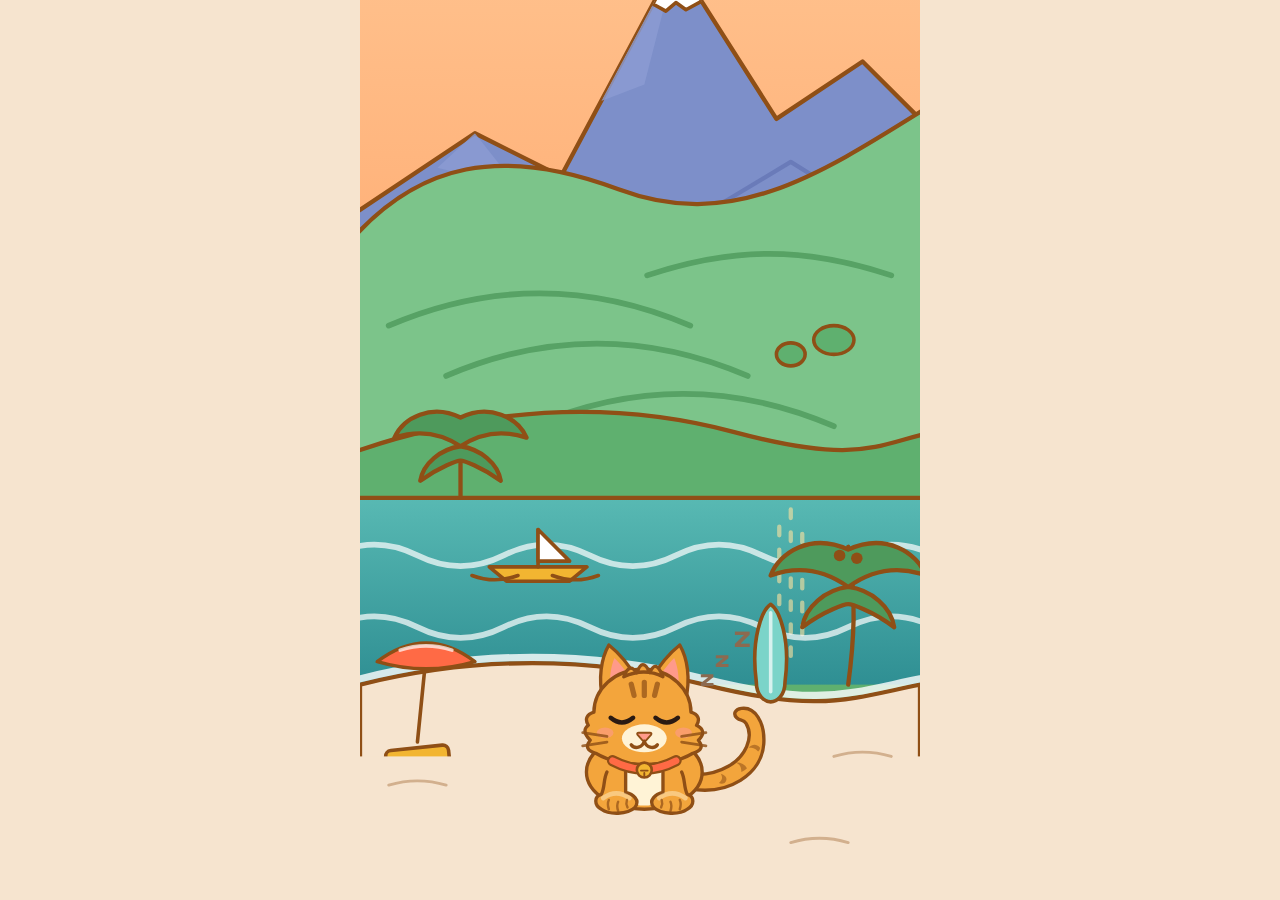
==== index.html @ d0040d99 "Restore drafts, edit plans and make navigation resilient" ====
<!doctype html>
<html lang="ru">
<head>
  <meta charset="utf-8">
  <meta name="viewport" content="width=device-width, initial-scale=1, viewport-fit=cover">
  <meta name="color-scheme" content="light dark">
  <meta name="theme-color" content="#f6e4cf" media="(prefers-color-scheme: light)">
  <meta name="theme-color" content="#231510" media="(prefers-color-scheme: dark)">
  <title>Идеальная суббота</title>
  <meta name="description" content="Собери субботу в Чангу: выбери окно времени и карточки, кот скажет, что влезает.">
  <meta property="og:type" content="website">
  <meta property="og:locale" content="ru_RU">
  <meta property="og:title" content="У нас есть суббота ♥">
  <meta property="og:description" content="Выбирай, как её провести. Кот поможет собрать план.">
  <meta property="og:url" content="https://batazor.github.io/catcat/">
  <meta property="og:image" content="https://batazor.github.io/catcat/src/images/saturday-preview.png">
  <meta property="og:image:width" content="1200">
  <meta property="og:image:height" content="630">
  <meta property="og:image:alt" content="Собери свою идеальную субботу. Рыжий кот в солнечных очках.">
  <meta name="twitter:card" content="summary_large_image">
  <meta name="twitter:title" content="У нас есть суббота ♥">
  <meta name="twitter:description" content="Выбирай, как её провести. Кот поможет собрать план.">
  <meta name="twitter:image" content="https://batazor.github.io/catcat/src/images/saturday-preview.png">
  <link rel="icon" href="src/svg/cat.svg" type="image/svg+xml">
  <link rel="preconnect" href="https://fonts.googleapis.com">
  <link rel="preconnect" href="https://fonts.gstatic.com" crossorigin>
  <link rel="stylesheet" href="https://fonts.googleapis.com/css2?family=Caveat:wght@500;700&family=Unbounded:wght@500;700&family=Manrope:wght@400;500;700&display=swap">
  <link rel="stylesheet" href="src/styles/tokens.css">
  <link rel="stylesheet" href="src/styles/base.css?v=11">
  <link rel="stylesheet" href="src/styles/cards.css?v=16">
  <link rel="stylesheet" href="src/styles/slider.css?v=5">
  <link rel="stylesheet" href="src/styles/buttons.css?v=3">
  <link rel="stylesheet" href="src/styles/summary.css?v=5">
  <link rel="stylesheet" href="src/styles/mood.css?v=3">
  <link rel="stylesheet" href="src/styles/cat.css?v=11">
  <link rel="stylesheet" href="src/styles/paw.css">
  <link rel="stylesheet" href="src/styles/intro.css?v=6">
</head>
<body>
<div class="backdrop" aria-hidden="true"></div>
<div class="intro" id="intro" aria-hidden="true">
  <div class="intro-title">Чангу, суббота<small>выбирай, как её провести</small></div>
</div>
<div class="paw" id="paw" aria-hidden="true"></div>
<main>
  <!-- Step: time window (static; the rest are generated from STEPS) -->
  <section class="step" id="step-time" aria-labelledby="h-time">
    <div class="step-heading">
      <h1 id="h-time">Когда ты свободна?</h1>
      <div class="cat" data-mood="asleep" data-cat></div>
    </div>
    <fieldset aria-labelledby="h-time">
      <div class="range">
        <p class="readout">
          <output id="r-from" for="from">14:00</output><span class="arrow" aria-hidden="true">→</span><output id="r-to" for="to">18:00</output>
          <output class="dur" id="r-dur" for="from to">4 ч</output>
        </p>
        <div class="slider" id="slider">
          <div class="track" aria-hidden="true"><div class="fill" id="r-fill"></div></div>
          <input type="range" id="from" name="from" min="8" max="23" step="0.5" value="14" aria-label="Начало">
          <input type="range" id="to" name="to" min="8" max="23" step="0.5" value="18" aria-label="Конец">
        </div>
        <ol class="ticks" aria-hidden="true"><li style="--p:0">8:00</li><li style="--p:.2667">12:00</li><li style="--p:.5333">16:00</li><li style="--p:.8">20:00</li><li style="--p:1">23:00</li></ol>
      </div>
    </fieldset>
    <p class="hint" id="r-hint" role="status" hidden></p>
    <nav class="nav"><button type="button" class="btn" id="time-next">Дальше</button></nav>
  </section>

  <div id="steps"></div>

  <section class="step" id="step-summary" aria-labelledby="h-summary" hidden>
    <div class="step-heading">
      <h1 id="h-summary">Лучшая суббота</h1>
      <div class="cat" data-cat></div>
    </div>
    <ol class="plan" id="plan"></ol>
    <p class="note">Отправь план. Брони и точки на карте дальше за мной.</p>
    <label class="mood-consent" for="mood-accept">
      <input type="checkbox" id="mood-accept">
      <span>Согласна с <a href="src/mood-offer.html" id="mood-offer-link" aria-haspopup="dialog">офертой на хорошее настроение</a></span>
    </label>
    <p class="mood-status" id="mood-status" role="status"></p>
    <p class="toast" id="toast" role="status"></p>
    <nav class="nav"><button type="button" class="btn ghost" id="restart">Передумала</button><button type="button" class="btn accent" id="submit-plan" disabled>Отправить план</button></nav>
  </section>
</main>

<dialog class="mood-dialog" id="mood-offer-dialog" aria-labelledby="mood-offer-title">
  <div id="mood-offer-content"></div>
  <div class="mood-dialog-actions">
    <button type="button" class="btn ghost" id="mood-offer-close">Закрыть</button>
    <button type="button" class="btn" id="mood-offer-agree">Согласна</button>
  </div>
</dialog>

<template id="tpl-step">
  <section class="step" hidden>
    <div class="step-heading">
      <h1></h1>
      <div class="cat" data-cat></div>
    </div>
    <p class="step-empty" hidden>В этот день можно успеть много всего, но наше время сегодня не способно вместить всё. Так что оставим на другой раз.</p>
    <fieldset>
      <div class="pair"></div>
    </fieldset>

    <nav class="nav"><button type="button" class="btn ghost" data-back>Назад</button><button type="button" class="btn" data-next disabled>Дальше</button></nav>
  </section>
</template>

<template id="tpl-card">
  <label class="card">
    <input type="radio">
    <span class="face">
      <span class="stamp yes" aria-hidden="true">ДА</span><span class="stamp no" aria-hidden="true">НЕТ</span>
      <span class="art"><svg viewBox="0 0 64 64" aria-hidden="true"></svg></span>
      <span class="copy"><span class="title"></span><span class="scratch"><span class="desc"></span><canvas class="foil" aria-hidden="true"></canvas></span><span class="nofit-msg"></span></span>
    </span>
  </label>
</template>

<script type="module" src="src/js/main.js?v=47"></script>
</body>
</html>
---- src/styles/tokens.css ----
/* Layout: one phone-first column; each step is a fieldset of card-radios fanned like a hand; cat above the cards reacts to the pick. */
:root {
  --bg: #f6e4cf;            /* warm sand */
  --surface: #fff3e3;
  --surface-2: #f3d7b8;
  --fg: #3d2415;            /* warm brown ink */
  --muted: #8c6a50;
  --line: #e6c6a3;
  --accent: #ff6a45;
  --accent-ink: #fff8ef;
  --mango: #f2b531;
  --glow-a: #ffb27a;
  --glow-b: #f7c9a6;
  --card-hi: #fff4e4;
  --card-lo: #f5d6b3;
  --cat: #f3a53c; --cat-dark: #8f4f16; --cat-pink: #ff9a8a; --cat-eye: #2a1a12; --cat-belly: #fff3d6;
  --display: "Unbounded", "Arial Black", sans-serif;
  --body: "Manrope", "Helvetica Neue", Arial, sans-serif;
  --r-card: 30px 22px 30px 22px;
  --soft: cubic-bezier(.34, 1.25, .64, 1);     /* gentle overshoot */
  --ease: cubic-bezier(.25, .8, .3, 1);        /* smooth settle */
}
@media (prefers-color-scheme: dark) {
  :root:not([data-theme="light"]) {
    --bg: #231510; --surface: #332118; --surface-2: #432c20; --fg: #f8e9d8;
    --muted: #c2a089; --line: #54392a; --accent: #ff7a57; --accent-ink: #2a140a; --mango: #f6c04a;
    --glow-a: #6b2f1c; --glow-b: #4a2a1a; --card-hi: #3f2a1e; --card-lo: #2a1911; --cat-belly: #f6e3c0;
    color-scheme: dark;
  }
}
:root[data-theme="dark"] {
  --bg: #231510; --surface: #332118; --surface-2: #432c20; --fg: #f8e9d8;
  --muted: #c2a089; --line: #54392a; --accent: #ff7a57; --accent-ink: #2a140a; --mango: #f6c04a;
  --glow-a: #6b2f1c; --glow-b: #4a2a1a; --card-hi: #3f2a1e; --card-lo: #2a1911; --cat-belly: #f6e3c0;
  color-scheme: dark;
}
---- src/styles/base.css ----
* { box-sizing: border-box; }
[hidden] { display: none !important; }
:root { padding-top: env(safe-area-inset-top, 0px); padding-bottom: env(safe-area-inset-bottom, 0px); }
html, body { height: 100%; }
body {
  margin: 0;
  background: var(--bg);
  color: var(--fg);
  -webkit-text-size-adjust: 100%;
  -webkit-tap-highlight-color: transparent;
  font-family: var(--body); font-size: 16px; line-height: 1.45;
  padding-left: max(16px, env(safe-area-inset-left, 0px));
  padding-right: max(16px, env(safe-area-inset-right, 0px));
  padding-block: 0 32px;
}
body::before { content: ""; position: fixed; inset: 0 0 auto; height: env(safe-area-inset-top, 0px); z-index: 10; background: var(--bg); }
/* fixed backdrop instead of background-attachment (iOS Safari ignores it) */
.backdrop { position: fixed; inset: -24px; z-index: 0; pointer-events: none; will-change: transform;
  background:
    radial-gradient(60vw 45vh at 110% -5%, var(--glow-a) 0%, transparent 70%),
    radial-gradient(70vw 50vh at -20% 100%, var(--glow-b) 0%, transparent 70%),
    radial-gradient(40vw 30vh at 80% 60%, var(--glow-b) 0%, transparent 70%); }
button, label, .cat { touch-action: manipulation; -webkit-touch-callout: none; }
.card, .cat, .btn, .readout { -webkit-user-select: none; user-select: none; }

main { position: relative; z-index: 1; max-width: 480px; margin: 0 auto; min-height: 100%; display: flex; flex-direction: column; }

.eyebrow { font-size: 12px; letter-spacing: .12em; text-transform: uppercase; color: var(--muted); font-weight: 700; margin: 0; }

.step { display: flex; flex-direction: column; gap: 18px; padding-block: 48px 0; flex: 1; animation: stepIn .55s var(--ease) both; }
@keyframes stepIn { from { opacity: 0; transform: translateY(14px); } to { opacity: 1; transform: none; } }
h1 {
  width: fit-content; max-width: 100%;
  font-family: var(--display); font-weight: 700; font-size: clamp(26px, 7vw, 34px); line-height: 1.1; margin: 0; text-wrap: balance; letter-spacing: -.01em;
  background: linear-gradient(100deg, var(--fg) 40%, var(--accent)); -webkit-background-clip: text; background-clip: text; color: transparent;
}
.lead { color: var(--muted); margin: 0; max-width: 34ch; }
.step-empty { margin: 0; max-width: 34ch; color: var(--cat-dark); font-family: 'Caveat', cursive; font-size: clamp(25px, 6vw, 29px); font-weight: 500; line-height: 1.4; }

/* Step titles sit beside the cat, aligned along the bottom edge. */
.step-heading {
  --heading-cat: clamp(128px, 40vw, 190px);
  position: relative; display: grid;
  grid-template-columns: minmax(0, 1fr) var(--heading-cat);
  align-items: end; gap: 12px; margin-bottom: 20px;
}
.step-heading h1 { min-width: 0; }
.step-heading:has(.offer) { padding-bottom: 172px; }

@media (max-width: 360px) {
  .step-heading { --heading-cat: 112px; }
  .step-heading h1 { font-size: 24px; }
}
---- src/styles/cards.css ----
/* ---------- cards (radio inputs) ---------- */
fieldset { border: 0; margin: 0; padding: 0; min-width: 0; }
legend { padding: 0; margin-bottom: 12px; }
/* the hand: cards fanned like a poker hand; --x/--y/--rot set per card by script, --dx/--dy/--drot while dragging */
.pair { position: relative; height: 290px; margin: 4px 0 6px; perspective: 900px; }
.card {
  --dx: 0px; --dy: 0px; --drot: 0deg; --tf: translate(calc(-50% + var(--x, 0px) + var(--dx)), calc(var(--y, 0px) + var(--dy))) rotate(calc(var(--rot, 0deg) + var(--drot)));
  position: absolute; left: 50%; top: 0; width: 206px; max-width: 60%; display: block; z-index: var(--z, 1);
  transform: var(--tf); transform-origin: 50% 110%;
  transition: transform .6s var(--soft), opacity .4s var(--ease), filter .4s var(--ease);
  animation: dealIn .9s var(--ease) both; animation-delay: calc(.1s + var(--i, 0) * .16s);
  cursor: grab;
}
.card { touch-action: pan-y; }
.card.dragging { transition: none; cursor: grabbing; z-index: 20; }
.card.chosen { --x: 0px; --y: -6px; --rot: 0deg; z-index: 10; }
.pair.picked .card:not(.chosen) { opacity: .55; filter: saturate(.55); }
.card.rejected { --y: 14px; opacity: .55; filter: saturate(.4); }
@keyframes dealIn { from { opacity: 0; transform: translate(-50%, 54px) rotate(0deg) scale(.94); } to { opacity: 1; transform: var(--tf); } }
/* swipe stamps */
.card .face .stamp { position: absolute; top: 56px; font-family: var(--display); font-weight: 700; font-size: 22px; letter-spacing: .08em; padding: 4px 10px; border: 3px solid var(--cat-dark); border-radius: 10px; opacity: 0; pointer-events: none; z-index: 3; color: var(--cat-dark); box-shadow: 0 3px 0 var(--cat-dark); }
.card .stamp.yes { left: 16px; background: #7bd49f; transform: rotate(-14deg); opacity: var(--yes, 0); }
.card .stamp.no { right: 16px; background: var(--accent); transform: rotate(14deg); opacity: var(--no, 0); }
.card input { position: absolute; inset: 0; opacity: 0; width: 100%; height: 100%; margin: 0; cursor: inherit; }
.card .face {
  height: 256px; border-radius: 20px; padding: 14px 14px 12px;
  display: flex; flex-direction: column; justify-content: space-between; gap: 10px;
  border: 2.5px solid var(--cat-dark);
  box-shadow: inset 0 0 0 5px var(--surface), inset 0 0 0 6.5px var(--cat-dark), 0 6px 0 var(--cat-dark);
  color: var(--fg);
  --map: url("data:image/svg+xml;utf8,<svg xmlns='http://www.w3.org/2000/svg' width='220' height='260' viewBox='0 0 220 260' fill='none' stroke='%23000' stroke-opacity='.11' stroke-width='3' stroke-linecap='round'><path d='M-10 60c40-20 70 30 110 10s60-40 130-20'/><path d='M-10 150c50-30 90 20 140 0s50-40 100-30'/><path d='M40-10c-10 60 30 90 20 150s-30 80-10 130'/><path d='M150-10c20 60-20 110 0 170s30 70 10 110'/><path d='M-10 220c60-10 90 30 160 10'/><circle cx='88' cy='70' r='4' fill='%23000' fill-opacity='.14' stroke='none'/><circle cx='150' cy='170' r='4' fill='%23000' fill-opacity='.14' stroke='none'/></svg>");
  background: var(--map) center / 220px 260px, radial-gradient(140% 120% at 10% 0%, var(--c1, var(--card-hi)) 0%, var(--c2, var(--card-lo)) 100%);
  position: relative; overflow: hidden;
  transition: background .4s var(--ease), box-shadow .45s var(--ease);
}
/* The shuffle changes depth only after the card has cleared the hand. */
.card .face { transform-origin: 50% 85%; }
.pair.picked .card.previewing { opacity: 1; filter: none; }
@media (prefers-reduced-motion: reduce) {
  .card.previewing, .card:has(input:focus-visible) { z-index: 20; }
  .card.previewing .face { translate: 0 -10px; }
}
@media (prefers-reduced-motion: reduce) and (hover: hover) and (pointer: fine) {
  .card:hover { z-index: 20; }
  .pair.picked .card:hover { opacity: 1; filter: none; }
}
.card .art { margin: 14px auto 0; }
/* soft light under the finger */
.card .face::before {
  content: ""; position: absolute; inset: 0; border-radius: inherit; pointer-events: none;
  background: radial-gradient(150px circle at var(--px, 50%) var(--py, 50%), rgba(255,255,255,.55), rgba(255,255,255,0) 65%);
  opacity: 0; transition: opacity .5s var(--ease); mix-blend-mode: soft-light;
}
.card.touch .face::before { opacity: 1; transition-duration: .2s; }
/* sheen that drifts across the winner */
.card .face::after {
  content: ""; position: absolute; inset: -20% -60%; pointer-events: none; opacity: 0;
  background: linear-gradient(105deg, rgba(255,255,255,0) 40%, rgba(255,255,255,.35) 50%, rgba(255,255,255,0) 60%);
  transform: translateX(-60%);
}
.card input:checked + .face::after { animation: sheen 1.4s var(--ease) .2s both; }
@keyframes sheen { 0% { opacity: 0; transform: translateX(-60%); } 20% { opacity: 1; } 100% { opacity: 0; transform: translateX(60%); } }
.card .art, .card .copy { position: relative; }
.card .copy { display: block; min-width: 0; }
.card input:focus-visible + .face { outline: 3px solid var(--mango); outline-offset: 3px; }
.card .art { position: relative; width: 74px; height: 74px; display: grid; place-items: center; flex: 0 0 auto; }
.card .art::before { content: ""; position: absolute; inset: 0; border-radius: 46% 54% 52% 48% / 55% 45% 55% 45%; background: radial-gradient(circle at 35% 30%, var(--surface), var(--badge-color, var(--mango)) 80%); opacity: .7; transition: transform .6s var(--soft), opacity .4s; }
.card .art svg { position: relative; width: 58px; height: 58px; stroke: var(--cat-dark); fill: none; stroke-width: 2.4; stroke-linecap: round; stroke-linejoin: round; transition: transform .6s var(--soft); }
/* A tiny idle sway lives inside the SVG, separate from selection and card shuffling. */
.card .icon-motion {
  transform-box: fill-box; transform-origin: 50% 75%;
  animation: iconSway 6.2s ease-in-out infinite;
  animation-delay: calc(var(--i, 0) * -1.7s);
}
@keyframes iconSway {
  0%,100% { transform: translateY(0) rotate(-1.2deg); }
  50% { transform: translateY(-1.5px) rotate(1.2deg); }
}
.card:is([data-icon="home"], [data-icon="beach"], [data-icon="roof"], [data-icon="cliff"], [data-icon="bay"], [data-icon="leaf"], [data-icon="bird"]) .icon-motion { animation: none; }
.card .parrot-sway {
  transform-box: view-box; transform-origin: 33px 48px;
  animation: parrotSway 5.8s ease-in-out -1.4s infinite;
}
@keyframes parrotSway {
  0%,100% { transform: rotate(-2deg); }
  50% { transform: rotate(2deg); }
}
.card .garden-leaf {
  transform-box: view-box; transform-origin: var(--leaf-x) var(--leaf-y);
  animation: gardenBreeze 5.4s ease-in-out var(--leaf-delay) infinite;
}
@keyframes gardenBreeze {
  0%,100% { transform: rotate(-2.5deg); }
  50% { transform: rotate(2.5deg); }
}
.card .palm-leaves {
  transform-box: view-box; transform-origin: 49px 21px;
  animation: palmBreeze 4.8s ease-in-out -1.2s infinite;
}
@keyframes palmBreeze {
  0%,100% { transform: rotate(-3deg) skewX(-1deg); }
  50% { transform: rotate(3deg) skewX(1deg); }
}
.card .sun-rays {
  transform-box: view-box; transform-origin: var(--sun-x) var(--sun-y);
  animation: sunRays 28s linear infinite;
}
.card .sun-rays-clip { clip-path: polygon(0 0, 100% 0, 100% 51.5625%, 0 51.5625%) view-box; }
@keyframes sunRays { to { transform: rotate(360deg); } }
.card .wine-glass {
  transform-origin: 32px 38px;
  animation: wineSway 5.6s ease-in-out -1s infinite;
}
@keyframes wineSway {
  0%,100% { transform: rotate(0); }
  35% { transform: rotate(-3deg); }
  65% { transform: rotate(3deg); }
}
.card.touch .art svg { transform: scale(1.04); }
.card.nofit :is(.icon-motion, .wine-glass, .palm-leaves, .sun-rays, .garden-leaf, .parrot-sway) { animation-play-state: paused; }
@media (prefers-reduced-motion: reduce) {
  .card :is(.icon-motion, .wine-glass, .palm-leaves, .sun-rays, .garden-leaf, .parrot-sway) { animation: none; }
}
.card .art::after { content: ""; position: absolute; inset: 0; border: 2px solid var(--cat-dark); border-radius: 46% 54% 52% 48% / 55% 45% 55% 45%; pointer-events: none; }
.card.touch .art::before { transform: scale(1.12) rotate(8deg); }
.card .title { font-family: var(--display); font-weight: 700; font-size: 18px; line-height: 1.15; display: block; letter-spacing: -.01em; }
.card .scratch { position: relative; display: block; margin-top: 6px; border-radius: 12px; overflow: hidden; min-height: 2.6em; }
.card .desc { font-size: 13px; color: var(--muted); display: block; padding: 3px 4px; }
.card .foil { position: absolute; inset: 0; width: 100%; height: 100%; border-radius: inherit; touch-action: none; z-index: 2; transition: opacity .7s var(--ease); cursor: grab; }
.card .foil.done { opacity: 0; pointer-events: none; }
.card.nofit .scratch { display: none; }
.card .nofit-msg { display: none; margin-top: 8px; font-size: 13px; font-weight: 700; line-height: 1.3; color: var(--mango); }
.more { display: none; justify-content: center; }
.more[data-show] { display: flex; }
.more .btn { flex: 0 1 auto; background: var(--mango); color: var(--cat-dark); animation: riseIn .6s var(--soft) both; }

.card input:checked + .face { color: var(--cat-dark); background: var(--map) center / 220px 260px, radial-gradient(120% 110% at 15% -10%, #ffd98a 0%, var(--mango) 55%, var(--accent) 130%); }
.card input:checked + .face .art svg { stroke: var(--cat-dark); transform: scale(1.06) rotate(-3deg); }
.card input:checked + .face .art::before { opacity: .35; transform: scale(1.25); background: radial-gradient(circle at 35% 30%, #fff, rgba(255,255,255,0) 70%); }
.card input:checked + .face .desc { color: var(--cat-dark); }
.card input:checked + .face { box-shadow: inset 0 0 0 5px rgba(255,255,255,.35), inset 0 0 0 6.5px var(--cat-dark), 0 6px 0 var(--cat-dark); animation: breathe 3.2s ease-in-out 1.2s infinite; }
.card.dragging .face { box-shadow: inset 0 0 0 5px var(--surface), inset 0 0 0 6.5px var(--cat-dark), 0 2px 0 var(--cat-dark); }
@keyframes breathe { 0%,100% { transform: scale(1); } 50% { transform: scale(1.008); } }
/* A card keeps its palette in every hand, regardless of its position. */
.card[data-icon="home"] { --tint-hi: #ffe9cf; --tint-lo: #f7c99b; --night-hi: #483322; --night-lo: #382719; --badge-color: #e8ad47; }
.card[data-icon="cliff"] { --tint-hi: #ffe4d6; --tint-lo: #f4b79d; --night-hi: #52342b; --night-lo: #3e251f; --badge-color: #ee916d; }
.card[data-icon="dice"] { --tint-hi: #fde6ea; --tint-lo: #f0b9c6; --night-hi: #4e303a; --night-lo: #3c232e; --badge-color: #de91ac; }
.card[data-icon="ball"] { --tint-hi: #f4f0d1; --tint-lo: #c9c393; --night-hi: #3e3c27; --night-lo: #2f2e1d; --badge-color: #aaa75b; }
.card[data-icon="roof"] { --tint-hi: #ffe9de; --tint-lo: #e9b6ab; --night-hi: #52332e; --night-lo: #3e2626; --badge-color: #d98b78; }
.card[data-icon="crane"] { --tint-hi: #f8e8ef; --tint-lo: #dcb8cd; --night-hi: #483340; --night-lo: #342530; --badge-color: #c894b5; }
.card[data-icon="bird"] { --tint-hi: #f2f0cf; --tint-lo: #d4d599; --night-hi: #3f4029; --night-lo: #2c2f1e; --badge-color: #b1b464; }
.card[data-icon="leaf"] { --tint-hi: #eaf0d3; --tint-lo: #bdc89c; --night-hi: #34402d; --night-lo: #263022; --badge-color: #a5b87b; }
.card[data-icon="beach"] { --tint-hi: #fff2c7; --tint-lo: #efcd77; --night-hi: #4b3b22; --night-lo: #362a18; --badge-color: #edb94d; }
.card[data-icon="cave"] { --tint-hi: #f6e8d7; --tint-lo: #d9b794; --night-hi: #48392d; --night-lo: #33271e; --badge-color: #c89b6f; }
.card[data-icon="bay"] { --tint-hi: #ffebd6; --tint-lo: #eabc99; --night-hi: #503b2b; --night-lo: #39281d; --badge-color: #e29d70; }
.card[data-icon="fire"] { --tint-hi: #ffe2cd; --tint-lo: #e9a17e; --night-hi: #543428; --night-lo: #3c241b; --badge-color: #e58a58; }
.card { --c1: var(--tint-hi, var(--card-hi)); --c2: var(--tint-lo, var(--card-lo)); }
:root[data-theme="dark"] .card { --c1: var(--night-hi, var(--card-hi)); --c2: var(--night-lo, var(--card-lo)); }
@media (prefers-color-scheme: dark) {
  :root:not([data-theme="light"]) .card { --c1: var(--night-hi, var(--card-hi)); --c2: var(--night-lo, var(--card-lo)); }
}

.card.nofit input:checked + .face { color: var(--fg); background: var(--map) center / 220px 260px, radial-gradient(120% 110% at 85% 100%, var(--card-lo) 0%, var(--card-hi) 70%); box-shadow: inset 0 0 0 5px var(--surface), inset 0 0 0 7px var(--mango), 0 6px 0 var(--cat-dark); animation: wobble .9s var(--soft) both; }
.card.nofit input:checked + .face::after { animation: none; }
@keyframes wobble { 0% { transform: rotate(0); } 25% { transform: rotate(-2deg) scale(.98); } 55% { transform: rotate(1.5deg); } 100% { transform: none; } }
.card.nofit input:checked + .face .art svg { stroke: var(--muted); transform: none; }
.card.nofit input:checked + .face .art::before { opacity: .25; }
.card.nofit .title { text-decoration: line-through; text-decoration-color: var(--mango); }
.card.nofit .nofit-msg { display: block; }
.card.nofit .desc { display: none; }
---- src/styles/slider.css ----
/* ---------- range ---------- */
.range { --thumb: 36px; position: relative; padding: 4px 0 0; }
.readout { display: flex; align-items: center; gap: 10px; font-family: var(--display); font-size: 28px; font-weight: 700; font-variant-numeric: tabular-nums; margin: 0 0 14px; }
.readout output { background: var(--surface); border: 2px solid var(--cat-dark); border-radius: 16px; padding: 3px 12px; box-shadow: 0 4px 0 var(--cat-dark); color: var(--cat-dark); }
.readout .arrow { color: var(--accent); font-size: 22px; }
.readout .dur { margin-left: auto; font: 700 13px var(--body); letter-spacing: .08em; text-transform: uppercase; color: var(--cat-dark); background: var(--mango); border: 2px solid var(--cat-dark); border-radius: 999px; padding: 6px 12px; box-shadow: 0 4px 0 var(--cat-dark); }
.slider { position: relative; height: 48px; }
.track { position: absolute; left: 0; right: 0; top: 50%; height: 16px; transform: translateY(-50%); border-radius: 999px; background: var(--surface); border: 2px solid var(--cat-dark); box-shadow: inset 0 2px 0 rgba(61,36,21,.12); }
.fill { position: absolute; top: 0; bottom: 0; left: calc(var(--thumb) / 2 - 2px + (100% - var(--thumb)) * var(--lf, .4)); right: calc(var(--thumb) / 2 - 2px + (100% - var(--thumb)) * var(--rf, .33)); border-radius: 999px; background: var(--accent); transition: left .12s linear, right .12s linear; }
.slider input[type="range"] { position: absolute; inset: 0; width: 100%; height: 100%; margin: 0; appearance: none; -webkit-appearance: none; background: none; pointer-events: none; }
.slider input[type="range"]::-webkit-slider-runnable-track { height: 100%; background: transparent; }
.slider input[type="range"]::-moz-range-track { height: 100%; background: transparent; }
.slider input[type="range"]::-webkit-slider-thumb { -webkit-appearance: none; appearance: none; pointer-events: auto; width: var(--thumb); height: var(--thumb); margin-top: calc((48px - var(--thumb)) / 2); border-radius: 50%; border: 2.5px solid var(--cat-dark); background: radial-gradient(circle at 35% 30%, #ffd27a, var(--mango) 65%); box-shadow: 0 3px 0 var(--cat-dark), inset 0 2px 0 rgba(255,255,255,.5); cursor: grab; transition: transform .3s var(--soft); }
.slider input[type="range"]::-moz-range-thumb { pointer-events: auto; width: calc(var(--thumb) - 8px); height: calc(var(--thumb) - 8px); border-radius: 50%; border: 2.5px solid var(--cat-dark); background: radial-gradient(circle at 35% 30%, #ffd27a, var(--mango) 65%); box-shadow: 0 3px 0 var(--cat-dark); cursor: grab; }
.slider input[type="range"]:active::-webkit-slider-thumb { transform: scale(1.12); cursor: grabbing; }
.slider input[type="range"]:focus-visible { outline: none; }
.slider input[type="range"]:focus-visible::-webkit-slider-thumb { outline: 3px solid var(--mango); outline-offset: 2px; }
.ticks { position: relative; height: 18px; margin: 4px 0 0; padding: 0; list-style: none; font-size: 11px; color: var(--muted); font-variant-numeric: tabular-nums; letter-spacing: .04em; }
.ticks li { position: absolute; top: 0; left: calc(var(--thumb) / 2 + (100% - var(--thumb)) * var(--p)); transform: translateX(-50%); }
.ticks li::before { content: ""; display: block; width: 2px; height: 5px; margin: 0 auto 2px; border-radius: 1px; background: var(--line); }
@media (max-width: 380px) { .readout { font-size: 24px; } .card .face { height: 240px; } .card .title { font-size: 16px; } .pair { height: 272px; } }
.hint { margin: 0; font-weight: 700; color: var(--mango); font-size: 14px; line-height: 1.3; }
.hint[data-level="stop"] { color: var(--accent); }
---- src/styles/buttons.css ----
/* ---------- nav ---------- */
.nav { display: flex; gap: 10px; margin-top: auto; padding-top: 22px; }
#step-time .nav { margin-top: clamp(24px, 5vh, 48px); padding-top: 0; }
/* sticker buttons: flat fill, ink outline, hard drop shadow that the button sinks into on press */
.btn {
  appearance: none; border: 2px solid var(--cat-dark); border-radius: 999px; padding: 10px 20px; min-width: 0; min-height: 52px; font: inherit; font-weight: 700; cursor: pointer; flex: 1;
  background: var(--cat); color: var(--cat-dark); font-family: 'Caveat', cursive; font-size: clamp(24px, 6vw, 28px); line-height: 1; letter-spacing: 0;
  box-shadow: 0 4px 0 var(--cat-dark), inset 0 2px 0 rgba(255,255,255,.45);
  transform: translateY(0); transition: transform .35s var(--soft), box-shadow .35s var(--soft), opacity .3s var(--ease), background .3s var(--ease);
}
.btn:not([disabled]):active { transform: translateY(4px); box-shadow: 0 0 0 var(--cat-dark), inset 0 2px 0 rgba(255,255,255,.45); transition-duration: .1s; }
.btn.ghost { background: var(--surface); color: var(--cat-dark); flex: 0 0 auto; box-shadow: 0 4px 0 var(--cat-dark); }
.btn.accent { background: var(--accent); color: var(--accent-ink); }
.btn[disabled] { opacity: .4; cursor: default; box-shadow: 0 2px 0 var(--cat-dark); transform: translateY(2px); }
.btn:focus-visible { outline: 3px solid var(--mango); outline-offset: 3px; }
---- src/styles/summary.css ----
/* ---------- summary ---------- */
.plan { list-style: none; margin: 0; padding: 18px; border-radius: 22px; background: var(--surface); border: 2.5px solid var(--cat-dark); box-shadow: 0 6px 0 var(--cat-dark); }
.plan li { display: grid; grid-template-columns: 58px 1fr; gap: 12px; padding-block: 12px; border-top: 1px solid var(--line); align-items: baseline; }
.plan li:first-child { border-top: 0; padding-top: 0; }
.plan time, .plan .dash { font-family: var(--display); font-size: 14px; font-weight: 500; color: var(--accent); font-variant-numeric: tabular-nums; }
.plan .what { font-weight: 700; }
.plan li.destination { grid-template-columns: 1fr; color: var(--cat-dark); }
.plan .sub { color: var(--muted); font-size: 13px; }
.plan li.skip .what { text-decoration: line-through; color: var(--muted); }
.plan li.skip .sub { color: var(--mango); font-weight: 700; }
.plan li.total { display: flex; justify-content: space-between; gap: 12px; font-size: 13px; color: var(--muted); }
.note { font-size: 13px; color: var(--muted); margin: 0; }
.toast { font-size: 13px; color: var(--mango); font-weight: 700; min-height: 1.2em; margin: 0; }
.bubbles { position: fixed; inset: 0; pointer-events: none; overflow: hidden; z-index: 4; }
.bubbles i { position: absolute; bottom: -8vh; left: var(--x); width: var(--s); height: var(--s); border-radius: 50%;
  background: radial-gradient(circle at 35% 30%, rgba(255,255,255,.9), var(--c) 55%, transparent 100%); opacity: 0; filter: blur(.4px);
  animation: rise var(--d) var(--ease) var(--delay) both; }
@keyframes rise { 0% { opacity: 0; transform: translateY(0) scale(.6); } 15% { opacity: .85; } 100% { opacity: 0; transform: translateY(-110vh) translateX(var(--sway)) scale(1.1); } }
.toast[data-state="success"] { color: var(--muted); }
.toast[data-state="error"] { color: var(--accent); }

/* Small handwritten edit tabs, secondary to the plan itself. */
.plan-edit { display: inline-flex; align-items: center; gap: 5px; border: 0; border-bottom: 1px dashed var(--line); background: none; padding: 6px 2px; margin-top: 4px; color: var(--cat-dark); font: 700 20px/1.1 'Caveat', cursive; cursor: pointer; transition: color .2s, transform .2s; }
.plan-edit::before { content: '↺'; font-family: var(--body); font-size: 15px; }
.plan-edit:hover { color: var(--accent); transform: translateY(-1px); }
.plan-edit:focus-visible { outline: 2px solid var(--accent); outline-offset: 3px; border-radius: 4px; }
.plan-edit:disabled { opacity: .4; cursor: default; }
.plan li.destination { grid-template-columns: 1fr auto; align-items: center; }
.plan .total .plan-edit { margin: 0; flex-shrink: 0; }
.load-error { justify-content: center; flex: 0; margin-block: auto; gap: 24px; }
---- src/styles/mood.css ----
/* A playful agreement at the end of the plan. */
.mood-consent { display: flex; align-items: flex-start; gap: 10px; padding-block: 6px; min-height: 44px; font-size: 13px; line-height: 1.55; color: var(--muted); cursor: pointer; }
.mood-consent input { appearance: none; flex: 0 0 22px; width: 22px; height: 22px; margin: 0; display: grid; place-items: center; background: var(--surface); border: 2px solid var(--cat-dark); border-radius: 6px; box-shadow: 0 2px 0 var(--cat-dark); cursor: pointer; }
.mood-consent input:checked { background: var(--mango); }
.mood-consent input:checked::after { content: '✓'; font: 700 17px/1 var(--body); color: var(--cat-dark); }
.mood-consent a { color: var(--cat-dark); text-decoration-thickness: 1.5px; text-underline-offset: 3px; }
.mood-consent a:hover { color: var(--accent); }
.mood-consent input:focus-visible, .mood-consent a:focus-visible { outline: 3px solid var(--accent); outline-offset: 4px; }
.mood-status { position: absolute; width: 1px; height: 1px; padding: 0; margin: -1px; overflow: hidden; clip-path: inset(50%); white-space: nowrap; }

.mood-dialog { width: min(480px, calc(100% - 32px)); max-height: calc(100dvh - 48px); margin: auto; padding: 24px; overflow-y: auto; color: var(--fg); background: var(--surface); border: 2.5px solid var(--cat-dark); border-radius: 22px; box-shadow: 0 7px 0 var(--cat-dark); }
.mood-dialog::backdrop { background: rgba(61, 36, 21, .35); }
.mood-dialog-actions { display: flex; gap: 10px; margin-top: 24px; }
.mood-dialog-actions .btn { font-size: 25px; }
.mood-document { font: 14px/1.65 var(--body); }
.mood-document h2 { margin: 0 0 20px; font: 700 clamp(21px, 5vw, 27px)/1.25 var(--display); color: var(--cat-dark); text-wrap: balance; }
.mood-document p { margin: 0 0 16px; }
.mood-document ol { padding-left: 22px; margin: 0 0 20px; }
.mood-document li { padding-left: 4px; margin-block: 12px; }
.mood-document li::marker { color: var(--cat-dark); font-weight: 700; }
.mood-document .mood-document-footer { margin-bottom: 0; color: var(--muted); font-size: 12px; }
.mood-document-page { box-sizing: border-box; min-height: 100vh; margin: 0; padding: 32px 16px; background: var(--bg); color: var(--fg); }
.mood-document-page .mood-document { max-width: 480px; margin: auto; padding: 28px; background: var(--surface); border: 2.5px solid var(--cat-dark); border-radius: 22px; box-shadow: 0 6px 0 var(--cat-dark); }

/* The message is held in view briefly before the airship continues its flight. */
.mood-flight { position: fixed; inset: 0; overflow: hidden; z-index: 40; pointer-events: none; }
.mood-airship { position: absolute; top: clamp(44px, 13vh, 140px); left: 0; width: min(340px, calc(100vw - 32px)); animation: moodCruise 10s cubic-bezier(.4, 0, .3, 1) both; }
.mood-rig { animation: moodBob 3.4s ease-in-out infinite; }
.mood-rig > svg { display: block; width: 100%; height: auto; }
.mood-message { position: relative; margin: 0 20px; padding: 14px 16px; border: 2px solid var(--cat-dark); border-radius: 14px; background: var(--surface); color: var(--cat-dark); box-shadow: 0 4px 0 var(--cat-dark); text-align: center; }
.mood-message strong { display: block; font: 700 16px/1.35 var(--display); }
.mood-message p { margin: 8px 0 0; font: 13px/1.45 var(--body); }
@keyframes moodCruise {
  0% { transform: translateX(calc(-100% - 32px)); }
  24%,72% { transform: translateX(calc(50vw - 50%)); }
  100% { transform: translateX(calc(100vw + 32px)); }
}
@keyframes moodBob { 0%,100% { transform: translateY(0) rotate(-.6deg); } 50% { transform: translateY(-5px) rotate(.6deg); } }
@media (prefers-reduced-motion: reduce) {
  .mood-flight { display: none; }
  .mood-status:not(:empty) { position: static; width: auto; height: auto; margin: 0; overflow: visible; clip-path: none; white-space: normal; font-size: 13px; color: var(--cat-dark); }
}
---- src/styles/cat.css ----
/* ---------- cat ---------- */
.cat { display: flex; justify-content: flex-end; margin: -6px 0 -10px; position: relative; }
.step-heading [data-cat] { margin: 0; position: static; }
.step-heading [data-cat] > svg { width: var(--heading-cat); }
.step-heading .cat .offer { top: auto; bottom: 0; right: 0; max-width: min(100%, 300px); }
.cat svg { cursor: url("data:image/svg+xml;utf8,<svg xmlns='http://www.w3.org/2000/svg' width='32' height='32' viewBox='0 0 32 32'><ellipse cx='16' cy='21' rx='7' ry='6' fill='%23ff6a45'/><circle cx='7' cy='13' r='3.2' fill='%23ff6a45'/><circle cx='12.5' cy='8' r='3.2' fill='%23ff6a45'/><circle cx='19.5' cy='8' r='3.2' fill='%23ff6a45'/><circle cx='25' cy='13' r='3.2' fill='%23ff6a45'/></svg>") 16 20, pointer; }
.cat .say { position: absolute; z-index: 5; right: auto; white-space: nowrap; font-family: var(--display); font-weight: 700; font-size: 14px; color: var(--cat-dark);
  background: var(--surface); border: 2px solid var(--cat-dark); box-shadow: 0 3px 0 var(--cat-dark); border-radius: 14px 14px 4px 14px; padding: 6px 10px; opacity: 0; transform: translateY(6px) scale(.8); transform-origin: 100% 100%; pointer-events: none; }
.cat .say.on { animation: say 1.4s var(--soft) both; }
.cat .say[data-place^="right"] { border-radius: 14px 14px 14px 4px; transform-origin: 0 100%; }
.cat .say[data-place="above"] { border-radius: 14px; transform-origin: 50% 100%; }
@keyframes say { 0% { opacity: 0; transform: translateY(6px) scale(.8); } 20%,75% { opacity: 1; transform: none; } 100% { opacity: 0; transform: translateY(-6px) scale(.9); } }
.cat .offer { position: absolute; right: 168px; top: 22px; max-width: calc(100% - 180px); appearance: none; font: 700 14px var(--display); line-height: 1.25; text-align: left; color: var(--cat-dark);
  background: var(--mango); border: 2px solid var(--cat-dark); box-shadow: 0 4px 0 var(--cat-dark); border-radius: 16px 16px 4px 16px; padding: 10px 12px;
  animation: riseIn .5s var(--soft) both; }
.cat .offer-actions { display: flex; gap: 8px; margin-top: 12px; }
.cat .offer-actions .btn { min-height: 44px; padding: 7px 12px; font-size: 23px; }
.cat .offer .orbit { position: absolute; inset: 0; pointer-events: none; }
/* A rounded track outside the panel, rather than a rotating rectangle through it. */
.cat .offer .orbit i { position: absolute; top: 0; left: 0; border-radius: 50%; border: 2px solid var(--cat-dark); background: var(--mango);
  offset-path: inset(-18px round 18px); offset-rotate: 0deg; animation: offerOrbit 9s linear infinite; }
.cat .offer .orbit i:nth-child(1) { width: 12px; height: 12px; animation-delay: -1s; }
.cat .offer .orbit i:nth-child(2) { width: 8px; height: 8px; background: var(--accent); animation-delay: -4s; }
.cat .offer .orbit i:nth-child(3) { width: 6px; height: 6px; background: var(--surface); animation-delay: -7s; }
.cat .offer .orbit.r i { offset-path: inset(-32px round 28px); animation-duration: 13s; animation-direction: reverse; }
.cat .offer .orbit.r i:nth-child(1) { width: 7px; height: 7px; background: var(--surface); animation-delay: -2s; }
.cat .offer .orbit.r i:nth-child(2) { width: 9px; height: 9px; animation-delay: -6.3s; }
.cat .offer .orbit.r i:nth-child(3) { width: 5px; height: 5px; background: var(--accent); animation-delay: -10.6s; }
@keyframes offerOrbit { from { offset-distance: 0%; } to { offset-distance: 100%; } }
.cat .offer small { display: block; font: 600 11px var(--body); letter-spacing: .08em; text-transform: uppercase; opacity: .8; margin-bottom: 2px; }
.cat.poke svg { animation: poke .7s var(--soft); }
@keyframes poke { 0% { transform: scale(1); } 30% { transform: scale(1.12, .88) rotate(2deg); } 60% { transform: scale(.95, 1.06) rotate(-3deg); } 100% { transform: none; } }
.cat.purr svg { animation: purr 1.2s ease-in-out; }
@keyframes purr { 0%,100% { transform: none; } 25% { transform: translateX(1.5px) rotate(.6deg); } 50% { transform: translateX(-1.5px) rotate(-.6deg); } 75% { transform: translateX(1px) rotate(.4deg); } }
.cat svg { width: 190px; max-width: 100%; height: auto; overflow: visible; }
/* Short, independent ear flicks with long rests between them. */
.cat .ear { transform-box: view-box; }
.cat .ear-left { transform-origin: 47px 34px; animation: earLeft 13.4s ease-in-out -3.1s infinite; }
.cat .ear-right { transform-origin: 73px 34px; animation: earRight 19.8s ease-in-out -11.5s infinite; }
.cat[data-mood="asleep"] .ear-left { animation-duration: 18.1s; }
.cat[data-mood="asleep"] .ear-right { animation-duration: 26.3s; }
@keyframes earLeft {
  0%,67%,76%,100% { transform: rotate(0); }
  70% { transform: rotate(-4.5deg); }
  73% { transform: rotate(1.5deg); }
}
@keyframes earRight {
  0%,36%,43%,100% { transform: rotate(0); }
  38.5% { transform: rotate(4deg); }
  41% { transform: rotate(-1.5deg); }
}
.cat .tail { transform-origin: 86px 82px; animation: tailSway 3.4s ease-in-out infinite; }
.cat .eyes { transform-origin: 60px 46px; animation: blink 5s 2s infinite; }
.cat .zzz, .cat .tear, .cat .acc { display: none; }
/* eyelids: open eyes unfold slowly from a squint; the closed arcs fade out — no snap */
.cat .eye-open { transform-origin: 60px 46px; transform: scaleY(1); opacity: 1; transition: transform 1s cubic-bezier(.2, .7, .2, 1) .1s, opacity .6s ease .1s; }
.cat .gaze { transform: translate(var(--gaze-x, 0px), var(--gaze-y, 0px)); transition: transform .3s cubic-bezier(.2, .7, .2, 1); }
.cat .eye-closed { opacity: 0; transition: opacity .45s ease; }
.cat[data-mood="asleep"] .eye-open { transform: scaleY(.06); opacity: 0; transition: transform .4s ease, opacity .3s ease; }
.cat[data-mood="asleep"] .eye-closed { opacity: 1; transition: opacity .3s ease .2s; }
.cat[data-mood="asleep"] .zzz { display: block; }
.cat[data-mood="asleep"] .eyes { animation: none; }
.cat[data-mood="asleep"] .tail { animation-duration: 5s; }
.cat[data-mood="asleep"] .zzz { animation: zz 2.2s ease-in-out infinite; }
.cat[data-mood="sad"] .acc { display: none; }
.cat[data-mood="sad"] .eye-open { transform: scaleY(.06); opacity: 0; transition: transform .5s ease, opacity .35s ease; }
.cat[data-mood="sad"] .eye-closed { opacity: 1; transition: opacity .35s ease .25s; }
.cat[data-mood="sad"] .tear { display: block; transform-origin: 74px 52px; animation: tear 1.9s ease-in infinite; }
@keyframes tear { 0% { opacity: 0; transform: translateY(0) scale(.5); } 25% { opacity: 1; transform: translateY(1px) scale(1); } 70% { opacity: 1; transform: translateY(9px) scale(1.05, 1.15); } 100% { opacity: 0; transform: translateY(18px) scale(.8); } }
.cat[data-mood="sad"] .tail { animation-duration: 6s; }
.cat .face-wistful { opacity: 0; transition: opacity .4s ease; }
.cat .mouth-happy { transition: opacity .4s ease; }
.cat[data-mood="wistful"] .face-wistful { opacity: 1; }
.cat[data-mood="wistful"] .mouth-happy { opacity: 0; }
.cat[data-mood="wistful"] .eye-open { transform: scaleY(.85); }
.cat[data-mood="wistful"] .gaze { transform: translateY(1px); }
.cat[data-mood="wistful"] .tail { animation-duration: 6s; }
.cat .acc[data-show] { display: block; }
.cat.hop svg { animation: hop .55s cubic-bezier(.3,1.6,.5,1); }
.cat .bird { transform-origin: 60px 14px; animation: peck 1.6s ease-in-out infinite; }
.cat .leaf { transform-origin: 62px 18px; animation: sway 3s ease-in-out infinite; }
@keyframes tailSway { 0%,100% { transform: rotate(-5deg); } 50% { transform: rotate(6deg); } }
@keyframes sway { 0%,100% { transform: rotate(-9deg); } 50% { transform: rotate(9deg); } }
@keyframes blink { 0%,90%,100% { transform: scaleY(1); } 93%,96% { transform: scaleY(.08); } }
.cat svg { transform-origin: 50% 100%; }
@keyframes hop { 0% { transform: scale(1); } 15% { transform: scale(1.08, .9); } 45% { transform: translateY(-18px) scale(.94, 1.08) rotate(-3deg); } 75% { transform: translateY(0) scale(1.05, .93); } 100% { transform: scale(1); } }
.cat.hop svg { animation-duration: .75s; }
@keyframes zz { 0%,100% { opacity: .3; transform: translateY(0); } 50% { opacity: 1; transform: translateY(-5px); } }
@keyframes peck { 0%,100% { transform: rotate(0); } 50% { transform: rotate(10deg) translateY(1px); } }

@media (prefers-reduced-motion: reduce) {
  * { transition: none !important; animation: none !important; }
  .cat .say.on { opacity: 1; transform: none; }
}
---- src/styles/paw.css ----
/* ---------- the paw that presses "next" ---------- */
/* --px/--py: where the paw lands; --sx/--sy: offset it comes from and leaves to; --rot: tilt for that side */
.paw { position: fixed; left: 0; top: 0; width: 88px; z-index: 40; pointer-events: none; opacity: 0; transform-origin: 44px 73px; filter: drop-shadow(0 6px 0 rgba(61,36,21,.18)); }
.paw svg { width: 100%; height: auto; display: block; }
/* paw and button share the timeline: same duration, same easing per segment, started in the same frame */
.paw.go { animation: pawPress 1.3s both; }
@keyframes pawPress {
  0%   { opacity: 1; transform: translate(calc(var(--px) + var(--sx)), calc(var(--py) + var(--sy))) rotate(var(--rot)); animation-timing-function: cubic-bezier(.25, .8, .3, 1); }
  36%  { transform: translate(var(--px), calc(var(--py) - 6px)) rotate(var(--rot)); animation-timing-function: ease-in; }
  46%  { transform: translate(var(--px), calc(var(--py) + 4px)) rotate(var(--rot)) scale(.97, .94); animation-timing-function: linear; }
  58%  { transform: translate(var(--px), calc(var(--py) + 4px)) rotate(var(--rot)) scale(.97, .94); animation-timing-function: cubic-bezier(.5, 0, .7, .6); }
  100% { opacity: 1; transform: translate(calc(var(--px) + var(--sx)), calc(var(--py) + var(--sy))) rotate(var(--rot)); }
}
.btn.taken { animation: btnTaken 1.3s both; pointer-events: none; }
@keyframes btnTaken {
  0%, 36% { transform: translate(0, 0); box-shadow: 0 4px 0 var(--cat-dark), inset 0 2px 0 rgba(255,255,255,.45); animation-timing-function: ease-in; }
  46%, 58% { transform: translate(0, 4px); box-shadow: 0 0 0 var(--cat-dark), inset 0 2px 0 rgba(255,255,255,.45); animation-timing-function: cubic-bezier(.5, 0, .7, .6); }
  100% { transform: translate(var(--sx), calc(var(--sy) + 4px)) rotate(calc(var(--rot, 0deg) * .5)); box-shadow: 0 0 0 var(--cat-dark), inset 0 2px 0 rgba(255,255,255,.45); }
}
.btn { --sx: 0px; --sy: 0px; }
.btn.pressed { transform: translateY(4px); box-shadow: 0 0 0 var(--cat-dark), inset 0 2px 0 rgba(255,255,255,.45); transition-duration: .12s; }
---- src/styles/intro.css ----
/* ---------- intro: camera descends from the sky to the sand ---------- */
.intro { --water-cycle: 2.4s; --scene-width: 560px; position: fixed; inset: 0; z-index: 30; background: var(--bg); overflow: hidden; }
.intro > svg { position: absolute; inset: 0; width: min(100%, var(--scene-width)); height: 100%; margin-inline: auto; }
.intro .world { animation: zoom 5.4s cubic-bezier(.5, 0, .3, 1) .3s both; transform-origin: 195px 422px; }
.intro .layer { animation: descend 4.8s cubic-bezier(.55, 0, .3, 1) .3s both; }
.intro .star { animation: twinkle 2.6s ease-in-out infinite alternate; }
.intro .star:nth-child(2n) { animation-delay: -1.2s; } .intro .star:nth-child(3n) { animation-delay: -.6s; }
.intro .glow { animation: pulse 3s ease-in-out infinite alternate; transform-origin: 300px 760px; }
.intro .shimmer { animation: shimmer 1.8s ease-in-out infinite alternate; }
.intro .palm-near { animation: sway 5s ease-in-out infinite alternate; transform-origin: 340px 1850px; }
@keyframes zoom { from { transform: scale(1.05); } to { transform: scale(1); } }
@keyframes twinkle { from { opacity: .35; } to { opacity: 1; } }
@keyframes pulse { from { transform: scale(.94); opacity: .4; } to { transform: scale(1.06); opacity: .6; } }
@keyframes shimmer { from { opacity: .35; transform: translateX(-4px); } to { opacity: .8; transform: translateX(4px); } }
.intro .layer.far { animation-name: descendFar; }
.intro .layer.mid { animation-name: descendMid; }
.intro .clouds-far { animation: drift 9s ease-in-out infinite alternate; }
.intro .clouds-far > g:nth-child(2) { animation: drift 12s ease-in-out infinite alternate-reverse; }
.intro .clouds-near { animation: drift 6s ease-in-out infinite alternate-reverse; }
.intro .waves { animation: waves var(--water-cycle) ease-in-out infinite alternate; }
.intro .boat { animation: boatRock var(--water-cycle) ease-in-out infinite alternate; transform-origin: 284px 1778px; }
.intro .birds { animation: fly 9s linear infinite; }
.intro .birds path { animation: flap .9s ease-in-out infinite alternate; transform-box: fill-box; transform-origin: center; }
.intro .birds path:nth-child(2) { animation-delay: -.3s; } .intro .birds path:nth-child(3) { animation-delay: -.6s; }
@keyframes fly { from { transform: translate(-140px, 30px); } to { transform: translate(420px, -40px); } }
@keyframes flap { from { transform: scaleY(.6); } to { transform: scaleY(1.15); } }
.intro .rays { animation: spin 40s linear infinite; transform-origin: 300px 760px; }
@keyframes boatRock { from { transform: rotate(-1.2deg); } to { transform: rotate(1.2deg); } }
@keyframes spin { to { transform: rotate(360deg); } }
.intro .cat .tail { transform-origin: 86px 82px; animation: tailSway 5s ease-in-out infinite; }
.intro .cat .eye-open { opacity: 0; } .intro .cat .acc, .intro .cat .tear { display: none; }
.intro .cat .eye-closed { opacity: 1; } .intro .cat .zzz { display: block; }
.intro .cat .zzz { animation: zz 2.2s ease-in-out infinite; }
.intro .intro-title { position: absolute; left: 0; right: 0; top: 44%; max-width: var(--scene-width); margin-inline: auto; text-align: center; font-family: var(--display); font-weight: 700; font-size: 32px; line-height: 1.1; color: #fff8ef; -webkit-text-stroke: 1.5px #8f4f16; paint-order: stroke fill; text-shadow: 0 4px 0 #8f4f16, 0 10px 24px rgba(61,36,21,.25); opacity: 0; animation: titleIn 2.4s var(--ease) 1.5s both; padding: 0 24px; letter-spacing: -.01em; }
.intro .intro-title small { display: block; font: 500 26px/1.2 'Caveat', cursive; letter-spacing: 0; margin-top: 8px; color: #fff3d6; -webkit-text-stroke: 0; text-shadow: 0 2px 3px rgba(61,36,21,.4); }
.intro.out { animation: introOut 1.1s var(--ease) both; pointer-events: none; }
.intro.out svg { animation: throughOut 1.1s var(--ease) both; }
@keyframes throughOut { to { transform: scale(1.08); } }
@keyframes descend { from { transform: translateY(0); } to { transform: translateY(-1156px); } }
@keyframes descendFar { from { transform: translateY(-520px); } to { transform: translateY(-1156px); } }
@keyframes descendMid { from { transform: translateY(-20px); } to { transform: translateY(-870px); } }
@keyframes drift { from { transform: translateX(-18px); } to { transform: translateX(18px); } }
@keyframes waves { from { transform: translateX(-10px); } to { transform: translateX(10px); } }
@keyframes titleIn { 0% { opacity: 0; transform: translateY(10px) scale(.96); } 25%, 70% { opacity: 1; transform: none; } 100% { opacity: 0; transform: translateY(-14px); } }
@keyframes introOut { to { opacity: 0; } }
.intro[hidden] { display: none; }

/* start screen assembles after the intro: each child rises in on its own delay */
main.landing #step-time > *, main.landing #step-time .step-heading > * { opacity: 0; }
main.landed #step-time > * { animation: riseIn .7s var(--soft) both; animation-delay: calc(var(--d, 0) * 1s); }
main.landed #step-time .step-heading { animation: none; }
main.landed #step-time .step-heading > * { animation: riseIn .7s var(--soft) both; animation-delay: calc(var(--d, 0) * 1s); }
main.landed #step-time h1 { --d: 0; } main.landed #step-time [data-cat] { --d: .25; animation-name: popIn; }
main.landed #step-time fieldset { --d: .45; } main.landed #step-time .nav { --d: 1; }
main.landed #step-time .readout output { animation: dealIn .8s var(--soft) both; } main.landed #step-time .readout output:nth-child(1) { animation-delay: .55s; } main.landed #step-time .readout output:nth-child(3) { animation-delay: .7s; } main.landed #step-time .readout .dur { animation-delay: .85s; }
main.landed #step-time .slider { animation: riseIn .7s var(--soft) .9s both; } main.landed #step-time .ticks { animation: riseIn .7s var(--soft) 1.05s both; }
@keyframes riseIn { from { opacity: 0; transform: translateY(18px); } to { opacity: 1; transform: none; } }
@keyframes popIn { 0% { opacity: 0; transform: translateY(24px) scale(.8); } 60% { opacity: 1; transform: translateY(-6px) scale(1.04); } 100% { opacity: 1; transform: none; } }
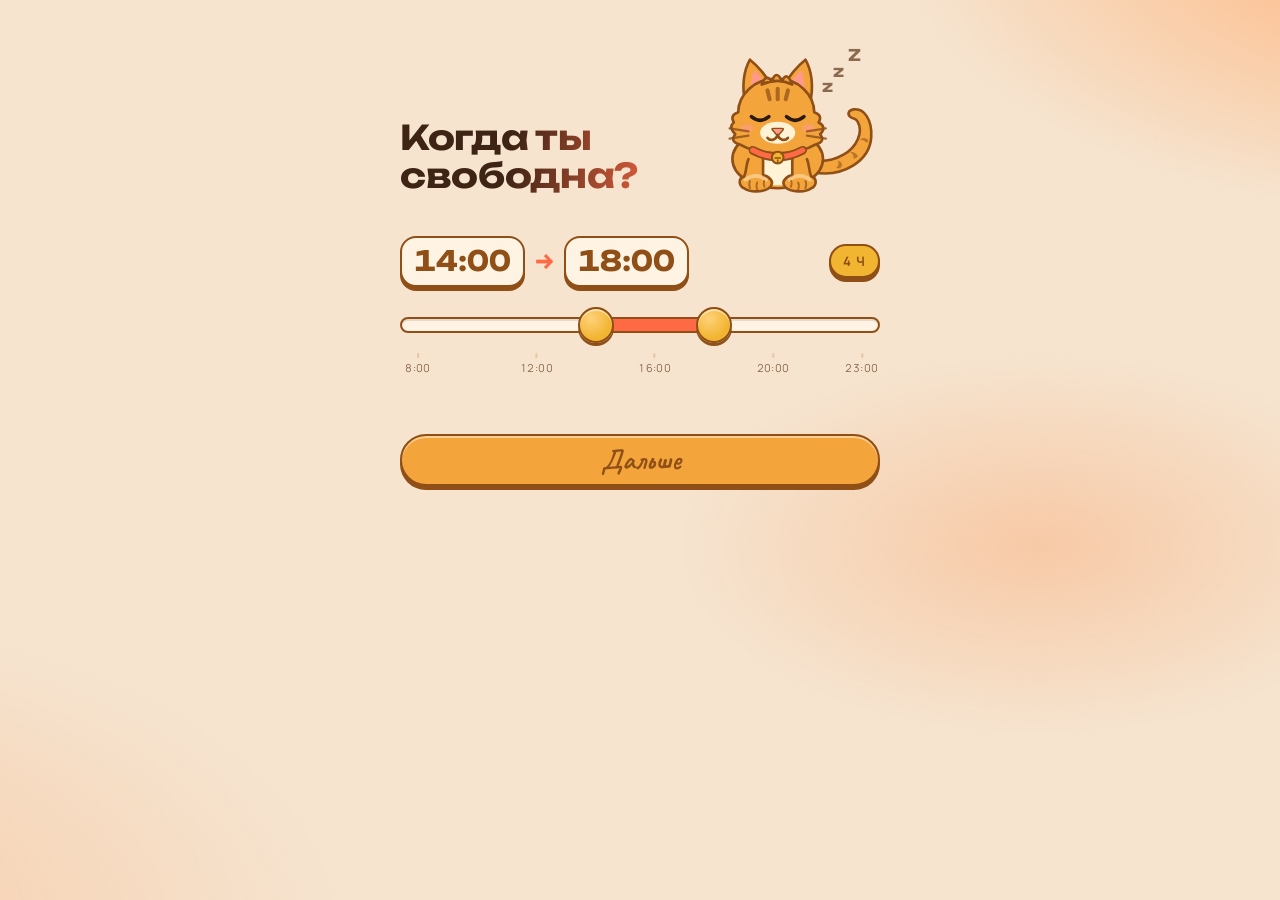
==== commit 74db784a: "Center cat within social preview circle" ====
--- a/index.html
+++ b/index.html
@@ -13,24 +13,24 @@
   <meta property="og:title" content="У нас есть суббота ♥">
   <meta property="og:description" content="Выбирай, как её провести. Кот поможет собрать план.">
   <meta property="og:url" content="https://batazor.github.io/catcat/">
-  <meta property="og:image" content="https://batazor.github.io/catcat/src/images/saturday-preview.png">
+  <meta property="og:image" content="https://batazor.github.io/catcat/src/images/saturday-preview.png?v=2">
   <meta property="og:image:width" content="1200">
   <meta property="og:image:height" content="630">
   <meta property="og:image:alt" content="Собери свою идеальную субботу. Рыжий кот в солнечных очках.">
   <meta name="twitter:card" content="summary_large_image">
   <meta name="twitter:title" content="У нас есть суббота ♥">
   <meta name="twitter:description" content="Выбирай, как её провести. Кот поможет собрать план.">
-  <meta name="twitter:image" content="https://batazor.github.io/catcat/src/images/saturday-preview.png">
+  <meta name="twitter:image" content="https://batazor.github.io/catcat/src/images/saturday-preview.png?v=2">
   <link rel="icon" href="src/svg/cat.svg" type="image/svg+xml">
   <link rel="preconnect" href="https://fonts.googleapis.com">
   <link rel="preconnect" href="https://fonts.gstatic.com" crossorigin>
   <link rel="stylesheet" href="https://fonts.googleapis.com/css2?family=Caveat:wght@500;700&family=Unbounded:wght@500;700&family=Manrope:wght@400;500;700&display=swap">
   <link rel="stylesheet" href="src/styles/tokens.css">
   <link rel="stylesheet" href="src/styles/base.css?v=11">
-  <link rel="stylesheet" href="src/styles/cards.css?v=16">
+  <link rel="stylesheet" href="src/styles/cards.css?v=17">
   <link rel="stylesheet" href="src/styles/slider.css?v=5">
   <link rel="stylesheet" href="src/styles/buttons.css?v=3">
-  <link rel="stylesheet" href="src/styles/summary.css?v=5">
+  <link rel="stylesheet" href="src/styles/summary.css?v=7">
   <link rel="stylesheet" href="src/styles/mood.css?v=3">
   <link rel="stylesheet" href="src/styles/cat.css?v=11">
   <link rel="stylesheet" href="src/styles/paw.css">
@@ -120,6 +120,6 @@
   </label>
 </template>
 
-<script type="module" src="src/js/main.js?v=47"></script>
+<script type="module" src="src/js/main.js?v=51"></script>
 </body>
 </html>
--- a/src/styles/cards.css
+++ b/src/styles/cards.css
@@ -7,8 +7,8 @@
   --dx: 0px; --dy: 0px; --drot: 0deg; --tf: translate(calc(-50% + var(--x, 0px) + var(--dx)), calc(var(--y, 0px) + var(--dy))) rotate(calc(var(--rot, 0deg) + var(--drot)));
   position: absolute; left: 50%; top: 0; width: 206px; max-width: 60%; display: block; z-index: var(--z, 1);
   transform: var(--tf); transform-origin: 50% 110%;
-  transition: transform .6s var(--soft), opacity .4s var(--ease), filter .4s var(--ease);
-  animation: dealIn .9s var(--ease) both; animation-delay: calc(.1s + var(--i, 0) * .16s);
+  transition: transform .48s var(--ease), opacity .4s var(--ease), filter .4s var(--ease);
+  animation: none;
   cursor: grab;
 }
 .card { touch-action: pan-y; }
@@ -64,7 +64,7 @@
 .card .copy { display: block; min-width: 0; }
 .card input:focus-visible + .face { outline: 3px solid var(--mango); outline-offset: 3px; }
 .card .art { position: relative; width: 74px; height: 74px; display: grid; place-items: center; flex: 0 0 auto; }
-.card .art::before { content: ""; position: absolute; inset: 0; border-radius: 46% 54% 52% 48% / 55% 45% 55% 45%; background: radial-gradient(circle at 35% 30%, var(--surface), var(--badge-color, var(--mango)) 80%); opacity: .7; transition: transform .6s var(--soft), opacity .4s; }
+.card .art::before { content: ""; position: absolute; inset: 0; border-radius: 46% 54% 52% 48% / 55% 45% 55% 45%; background: radial-gradient(circle at 35% 30%, var(--surface), var(--badge-color, var(--mango)) 80%); opacity: .7; transition: transform .48s var(--ease), opacity .4s; }
 .card .art svg { position: relative; width: 58px; height: 58px; stroke: var(--cat-dark); fill: none; stroke-width: 2.4; stroke-linecap: round; stroke-linejoin: round; transition: transform .6s var(--soft); }
 /* A tiny idle sway lives inside the SVG, separate from selection and card shuffling. */
 .card .icon-motion {
@@ -138,7 +138,7 @@
 .card input:checked + .face .art svg { stroke: var(--cat-dark); transform: scale(1.06) rotate(-3deg); }
 .card input:checked + .face .art::before { opacity: .35; transform: scale(1.25); background: radial-gradient(circle at 35% 30%, #fff, rgba(255,255,255,0) 70%); }
 .card input:checked + .face .desc { color: var(--cat-dark); }
-.card input:checked + .face { box-shadow: inset 0 0 0 5px rgba(255,255,255,.35), inset 0 0 0 6.5px var(--cat-dark), 0 6px 0 var(--cat-dark); animation: breathe 3.2s ease-in-out 1.2s infinite; }
+.card input:checked + .face { box-shadow: inset 0 0 0 5px rgba(255,255,255,.35), inset 0 0 0 6.5px var(--cat-dark), 0 6px 0 var(--cat-dark); }
 .card.dragging .face { box-shadow: inset 0 0 0 5px var(--surface), inset 0 0 0 6.5px var(--cat-dark), 0 2px 0 var(--cat-dark); }
 @keyframes breathe { 0%,100% { transform: scale(1); } 50% { transform: scale(1.008); } }
 /* A card keeps its palette in every hand, regardless of its position. */
@@ -168,3 +168,5 @@
 .card.nofit .title { text-decoration: line-through; text-decoration-color: var(--mango); }
 .card.nofit .nofit-msg { display: block; }
 .card.nofit .desc { display: none; }
+
+.card.in-motion { pointer-events: none; transition: none; }
--- a/src/styles/summary.css
+++ b/src/styles/summary.css
@@ -28,3 +28,11 @@
 .plan li.destination { grid-template-columns: 1fr auto; align-items: center; }
 .plan .total .plan-edit { margin: 0; flex-shrink: 0; }
 .load-error { justify-content: center; flex: 0; margin-block: auto; gap: 24px; }
+
+/* A lightweight shared card connects the plan row with its editing hand. */
+.step.motion-stage { animation: none; }
+.journey-card { position: fixed; z-index: 35; box-sizing: border-box; display: flex; align-items: center; justify-content: center; flex-direction: column; gap: 10px; padding: 16px; overflow: hidden; pointer-events: none; background: linear-gradient(145deg, var(--surface), var(--surface-2)); border: 2.5px solid var(--cat-dark); border-radius: 20px; box-shadow: 0 5px 0 var(--cat-dark); color: var(--cat-dark); }
+.journey-card span { font: 700 22px/1.15 'Caveat', cursive; text-align: center; }
+.journey-card svg { width: 60px; height: 60px; flex-shrink: 1; min-height: 0; stroke: var(--cat-dark); stroke-width: 2.4; stroke-linecap: round; stroke-linejoin: round; fill: none; }
+.journey-destination { transition: none !important; }
+@media (prefers-reduced-motion: reduce) { .journey-card { display: none; } }
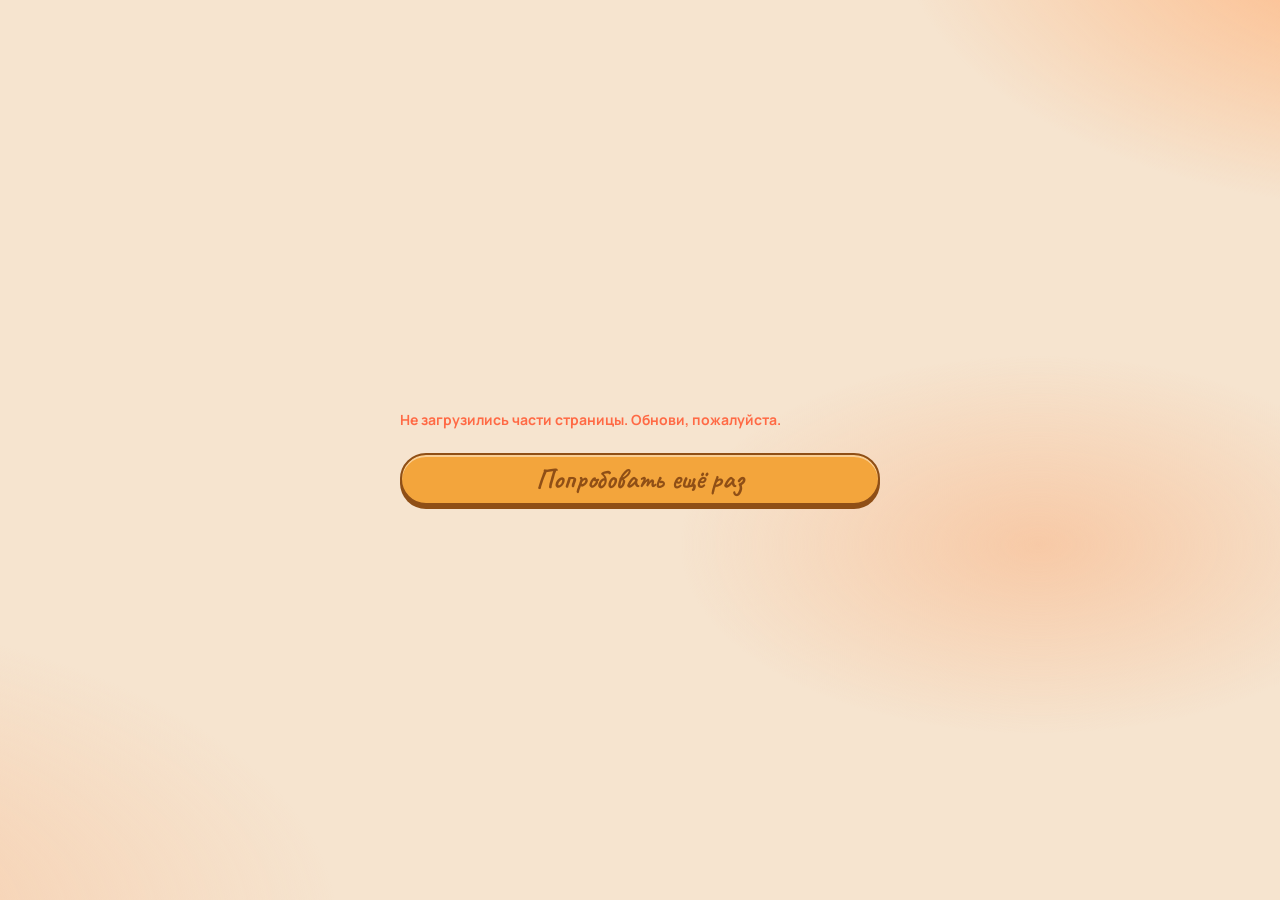
==== commit 33390869: "Center preview cat body independently of tail" ====
--- a/index.html
+++ b/index.html
@@ -13,14 +13,14 @@
   <meta property="og:title" content="У нас есть суббота ♥">
   <meta property="og:description" content="Выбирай, как её провести. Кот поможет собрать план.">
   <meta property="og:url" content="https://batazor.github.io/catcat/">
-  <meta property="og:image" content="https://batazor.github.io/catcat/src/images/saturday-preview.png?v=2">
+  <meta property="og:image" content="https://batazor.github.io/catcat/src/images/saturday-preview.png?v=3">
   <meta property="og:image:width" content="1200">
   <meta property="og:image:height" content="630">
   <meta property="og:image:alt" content="Собери свою идеальную субботу. Рыжий кот в солнечных очках.">
   <meta name="twitter:card" content="summary_large_image">
   <meta name="twitter:title" content="У нас есть суббота ♥">
   <meta name="twitter:description" content="Выбирай, как её провести. Кот поможет собрать план.">
-  <meta name="twitter:image" content="https://batazor.github.io/catcat/src/images/saturday-preview.png?v=2">
+  <meta name="twitter:image" content="https://batazor.github.io/catcat/src/images/saturday-preview.png?v=3">
   <link rel="icon" href="src/svg/cat.svg" type="image/svg+xml">
   <link rel="preconnect" href="https://fonts.googleapis.com">
   <link rel="preconnect" href="https://fonts.gstatic.com" crossorigin>
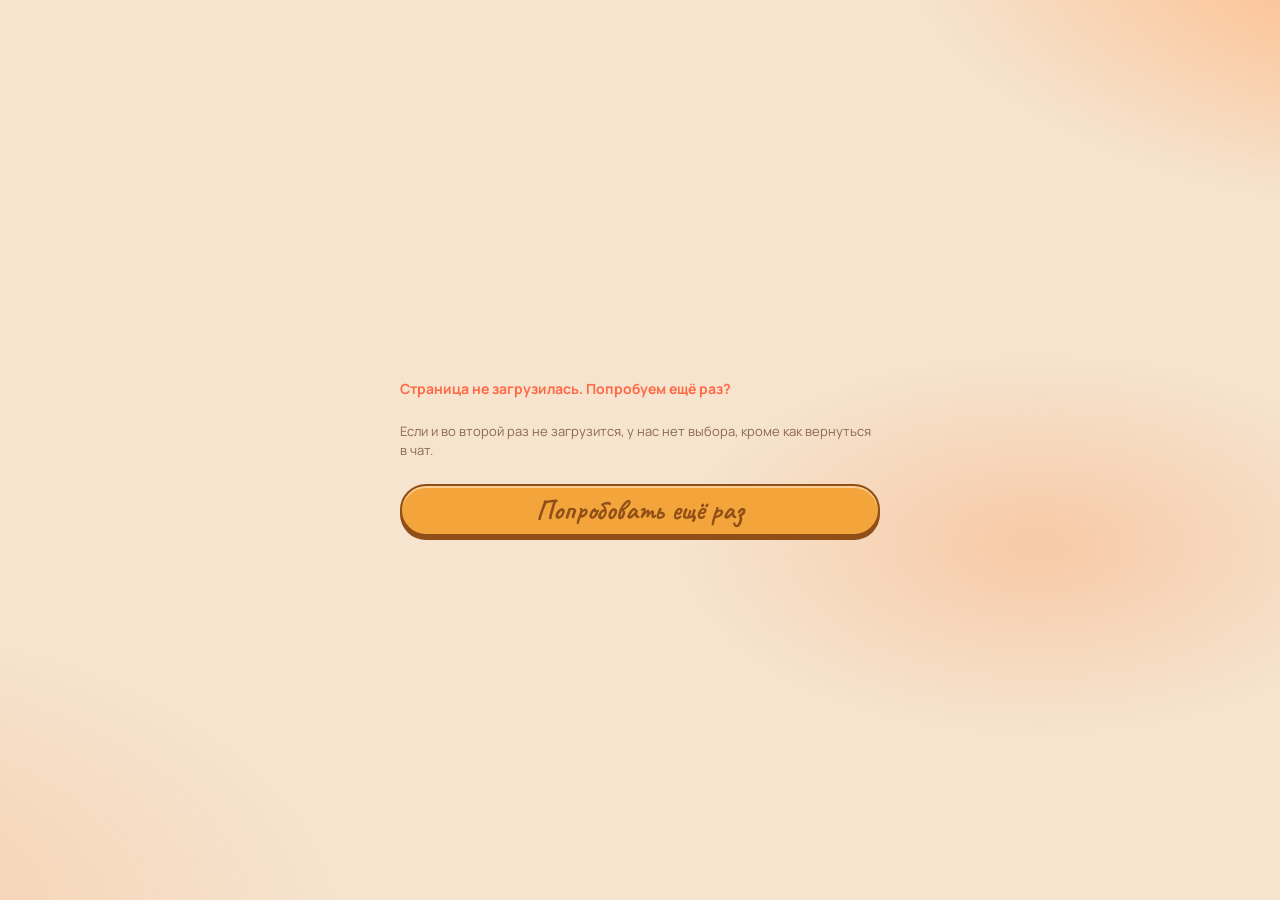
==== commit 7fc6beba: "Apply approved copy and hide time hint during slider adjustment" ====
--- a/index.html
+++ b/index.html
@@ -100,7 +100,7 @@
       <h1></h1>
       <div class="cat" data-cat></div>
     </div>
-    <p class="step-empty" hidden>В этот день можно успеть много всего, но наше время сегодня не способно вместить всё. Так что оставим на другой раз.</p>
+    <p class="step-empty" hidden>Остальное оставим на другой раз. Будет повод снова встретиться.</p>
     <fieldset>
       <div class="pair"></div>
     </fieldset>
@@ -120,6 +120,6 @@
   </label>
 </template>
 
-<script type="module" src="src/js/main.js?v=51"></script>
+<script type="module" src="src/js/main.js?v=53"></script>
 </body>
 </html>
